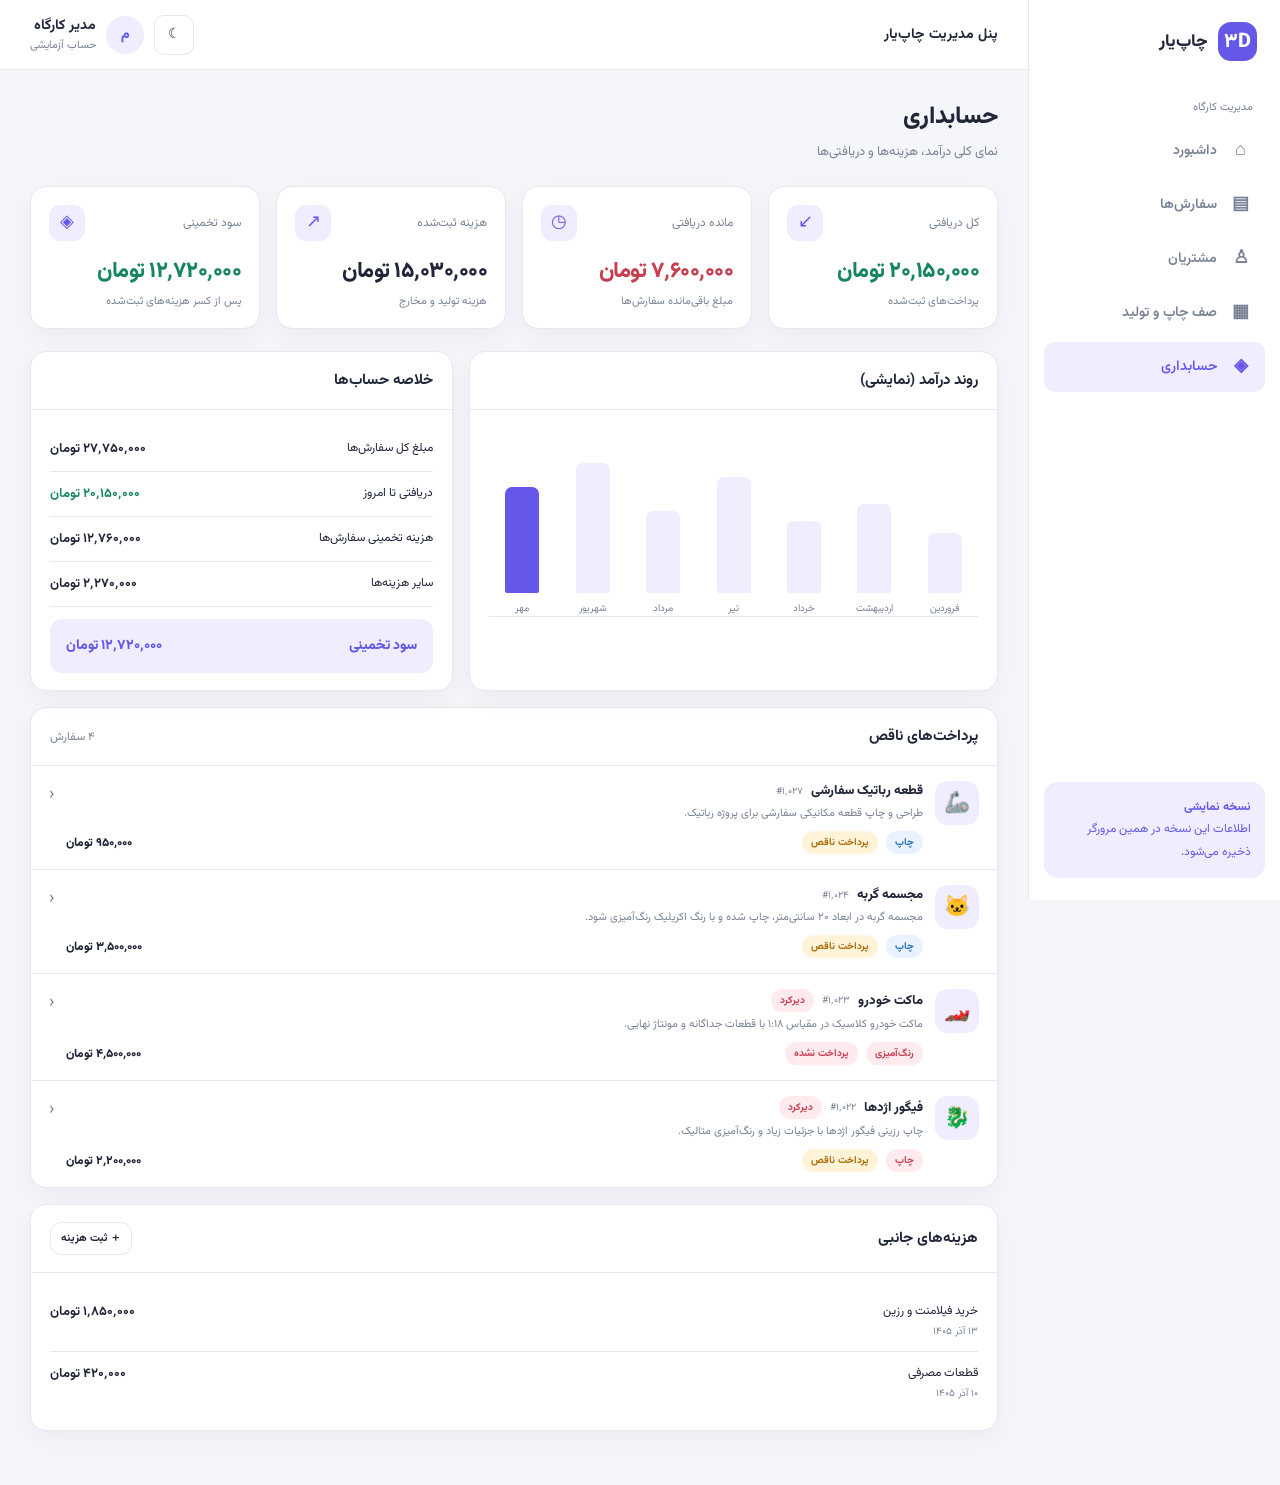
==== accounting.html @ de1195c4 "AAAA" ====
<!doctype html>
<html lang="fa" dir="rtl">
<head>
<meta charset="utf-8">
<meta name="viewport" content="width=device-width, initial-scale=1, viewport-fit=cover">
<meta name="theme-color" content="#6558e8">
<title>حسابداری | چاپ‌یار</title>
<link rel="stylesheet" href="styles.css">
<script>try{document.documentElement.dataset.theme=localStorage.getItem('printyar-theme')||'light'}catch(e){}</script>
</head>
<body data-page="accounting">
<div id="app"><div style="padding:30px;font-family:Tahoma">در حال بارگذاری…</div></div>
<script src="app.js"></script>
</body>
</html>
---- styles.css ----
@import url('https://fonts.googleapis.com/css2?family=Vazirmatn:wght@400;500;600;700;800&display=swap');
:root{color-scheme:light;--bg:#f5f6fa;--panel:#fff;--ink:#202638;--muted:#788294;--line:#e5e8ef;--primary:#6558e8;--primary-soft:#efedff;--green:#16865e;--green-soft:#e5f7ef;--red:#c83e50;--red-soft:#ffebee;--amber:#a96c08;--amber-soft:#fff3d8;--blue:#2473b8;--blue-soft:#e8f3ff;--shadow:0 8px 24px rgba(25,32,60,.045)}
:root[data-theme="dark"]{color-scheme:dark;--bg:#11141c;--panel:#1b202b;--ink:#edf0f7;--muted:#a0a9ba;--line:#303747;--primary:#a49aff;--primary-soft:#302c4d;--green:#6dd7a9;--green-soft:#203c32;--red:#ff8794;--red-soft:#42252c;--amber:#f3c36d;--amber-soft:#403522;--blue:#84c4ff;--blue-soft:#20364b;--shadow:0 8px 24px rgba(0,0,0,.18)}
*{box-sizing:border-box}html{scroll-behavior:smooth}body{margin:0;background:var(--bg);color:var(--ink);font-family:Vazirmatn,Tahoma,sans-serif;font-size:14px;transition:background .2s,color .2s}button,input,select,textarea{font:inherit}button,a{cursor:pointer}a{color:inherit;text-decoration:none}button{color:inherit}.layout{min-height:100vh}.sidebar{width:252px;background:var(--panel);border-left:1px solid var(--line);padding:22px 15px;position:fixed;right:0;top:0;bottom:0;z-index:30;display:flex;flex-direction:column;transition:transform .2s}.brand{display:flex;align-items:center;gap:10px;padding:0 8px 24px;font-weight:800;font-size:17px}.brand-mark{height:39px;width:39px;border-radius:13px;background:var(--primary);color:#fff;display:grid;place-items:center;font-size:20px}.nav-label{color:var(--muted);font-size:11px;padding:14px 12px 8px}.nav-link{display:flex;align-items:center;gap:12px;padding:11px 13px;border-radius:11px;color:var(--muted);margin:2px 0;font-weight:600}.nav-link:hover,.nav-link.active{background:var(--primary-soft);color:var(--primary)}.nav-ico{width:23px;text-align:center;font-size:18px}.side-bottom{margin-top:auto;background:var(--primary-soft);border-radius:14px;padding:14px;color:var(--primary);font-size:12px;line-height:1.9}.main{margin-right:252px;min-width:0}.topbar{height:70px;background:var(--panel);border-bottom:1px solid var(--line);display:flex;align-items:center;justify-content:space-between;padding:0 30px;position:sticky;top:0;z-index:20}.top-actions{display:flex;align-items:center;gap:10px}.profile{display:flex;align-items:center;gap:10px}.avatar{width:38px;height:38px;border-radius:50%;display:grid;place-items:center;background:var(--primary-soft);color:var(--primary);font-weight:800}.profile small{display:block;color:var(--muted);font-size:11px}.icon-button,.mobile-menu{border:1px solid var(--line);background:var(--panel);border-radius:10px;width:40px;height:40px;display:grid;place-items:center}.mobile-menu{display:none}.content{max-width:1300px;margin:auto;padding:28px 30px 54px}.page-head{display:flex;justify-content:space-between;align-items:flex-start;gap:16px;margin-bottom:24px}.page-head h1{font-size:24px;margin:0 0 6px;font-weight:800}.page-head p{margin:0;color:var(--muted);font-size:13px}.btn{border:0;border-radius:11px;padding:11px 16px;display:inline-flex;align-items:center;justify-content:center;gap:8px;font-weight:700;font-size:13px;white-space:nowrap}.btn-primary{background:var(--primary);color:#fff;box-shadow:0 5px 14px #625cf02b}.btn-light{background:var(--panel);border:1px solid var(--line);color:var(--ink)}.btn-danger{background:var(--red-soft);color:var(--red)}.btn-small{padding:7px 10px;font-size:11px}.grid{display:grid;gap:16px}.stats{grid-template-columns:repeat(4,minmax(0,1fr));margin-bottom:22px}.card,.stat-card{background:var(--panel);border:1px solid var(--line);border-radius:16px;box-shadow:var(--shadow);min-width:0}.stat-card{padding:18px}.stat-top{display:flex;align-items:center;justify-content:space-between;color:var(--muted);font-size:12px;gap:8px}.stat-icon{width:36px;height:36px;border-radius:11px;background:var(--primary-soft);color:var(--primary);display:grid;place-items:center;font-size:18px;flex-shrink:0}.stat-value{font-size:22px;font-weight:800;margin:13px 0 4px;letter-spacing:-.5px;overflow-wrap:anywhere}.stat-foot{font-size:11px;color:var(--muted)}.positive{color:var(--green)}.negative{color:var(--red)}.two-col{grid-template-columns:minmax(0,1.25fr) minmax(290px,1fr)}.section-stack{display:grid;gap:16px}.card-head{display:flex;align-items:center;justify-content:space-between;padding:17px 19px;border-bottom:1px solid var(--line);gap:10px}.card-head h2{font-size:15px;margin:0}.card-head small{color:var(--muted)}.card-body{padding:17px 19px}.link{color:var(--primary);font-weight:700;font-size:12px}.badge{display:inline-flex;align-items:center;gap:5px;padding:4px 9px;border-radius:30px;font-size:10px;font-weight:700;white-space:nowrap}.badge.red{color:var(--red);background:var(--red-soft)}.badge.green{color:var(--green);background:var(--green-soft)}.badge.amber{color:var(--amber);background:var(--amber-soft)}.badge.blue{color:var(--blue);background:var(--blue-soft)}.badge.gray{color:var(--muted);background:var(--line)}.order-list{display:grid}.order-item{padding:15px 18px;border-bottom:1px solid var(--line);display:flex;gap:12px;align-items:flex-start;cursor:pointer;transition:background .15s}.order-item:last-child{border-bottom:0}.order-item:hover{background:var(--primary-soft)}.order-thumb{width:44px;height:44px;border-radius:13px;background:var(--primary-soft);display:grid;place-items:center;font-size:21px;flex-shrink:0}.order-main{min-width:0;flex:1}.order-title-line{display:flex;align-items:center;gap:8px;flex-wrap:wrap}.order-title{font-weight:800;font-size:13px}.order-desc{font-size:11px;color:var(--muted);margin-top:4px;overflow:hidden;text-overflow:ellipsis;white-space:nowrap;max-width:100%}.order-meta{display:flex;align-items:center;gap:8px;flex-wrap:wrap;margin-top:9px}.order-price{font-weight:800;font-size:12px;margin-right:auto;white-space:nowrap}.order-side{display:flex;align-items:center;gap:8px;flex-shrink:0}.arrow{color:var(--muted);font-size:18px}.list-toggle{border:0;background:transparent;display:flex;align-items:center;gap:9px;padding:0;text-align:right;font-weight:800}.list-toggle .count{font-size:11px;color:var(--muted);font-weight:600}.chevron{transition:transform .2s;display:inline-block}.list-toggle[aria-expanded="true"] .chevron{transform:rotate(180deg)}.list-content.collapsed{display:none}.list-content{border-top:1px solid var(--line)}.toolbar{display:flex;align-items:center;gap:10px;flex-wrap:wrap;margin-bottom:18px}.search{flex:1;min-width:180px}.search input{width:100%;border:1px solid var(--line);border-radius:11px;background:var(--panel);color:var(--ink);padding:11px 13px;outline:none}.toolbar select,.field input,.field select,.field textarea{border:1px solid var(--line);border-radius:10px;padding:10px 12px;background:var(--panel);color:var(--ink);outline:none;width:100%}.toolbar select{width:auto;min-width:140px}.progress{height:6px;background:var(--line);border-radius:20px;overflow:hidden;min-width:75px}.progress span{display:block;height:100%;border-radius:20px;background:var(--primary)}.quick-list{display:grid}.quick-item{display:flex;align-items:center;gap:12px;padding:13px 0;border-bottom:1px solid var(--line)}.quick-item:last-child{border-bottom:0}.thumb{width:42px;height:42px;border-radius:12px;background:var(--primary-soft);display:grid;place-items:center;font-size:20px;flex-shrink:0}.quick-info{flex:1;min-width:0}.quick-info strong{font-size:12px;display:block}.quick-info small{color:var(--muted);font-size:11px}.quick-side{text-align:left;font-size:11px;font-weight:700}.queue-row{display:grid;grid-template-columns:32px minmax(120px,1.5fr) minmax(90px,1fr) auto;align-items:center;gap:12px;padding:14px 18px;border-top:1px solid var(--line)}.queue-number{width:30px;height:30px;border-radius:9px;background:var(--primary-soft);color:var(--primary);display:grid;place-items:center;font-weight:800}.queue-name{font-weight:700}.queue-meta{color:var(--muted);font-size:11px}.customer-avatar{width:42px;height:42px;border-radius:13px;background:var(--blue-soft);color:var(--blue);display:grid;place-items:center;font-weight:800;flex-shrink:0}.customer-cell{display:flex;align-items:center;gap:10px}.customer-row{display:flex;align-items:center;gap:12px;padding:14px 18px;border-bottom:1px solid var(--line);cursor:pointer}.customer-row:last-child{border-bottom:0}.customer-row:hover{background:var(--primary-soft)}.customer-main{flex:1;min-width:0}.customer-main strong{display:block;font-size:13px}.customer-main small{color:var(--muted);font-size:11px}.detail-layout{grid-template-columns:minmax(0,1.5fr) minmax(280px,1fr)}.info-grid{display:grid;grid-template-columns:1fr 1fr;gap:12px}.info-box{padding:13px;background:var(--bg);border-radius:11px;min-width:0}.info-box small{display:block;color:var(--muted);font-size:11px;margin-bottom:4px}.info-box strong{font-size:13px;overflow-wrap:anywhere}.description{line-height:2;color:var(--muted)}.pipeline{display:grid;gap:0}.stage{display:flex;gap:12px;position:relative;padding-bottom:19px}.stage:not(:last-child):after{content:'';position:absolute;right:14px;top:30px;height:calc(100% - 18px);width:2px;background:var(--line)}.stage.done:after{background:var(--green)}.stage-dot{z-index:1;flex-shrink:0;width:30px;height:30px;border-radius:50%;background:var(--line);color:var(--muted);display:grid;place-items:center;font-size:12px}.stage.done .stage-dot{background:var(--green);color:#fff}.stage.current .stage-dot{background:var(--primary);color:#fff;box-shadow:0 0 0 4px var(--primary-soft)}.stage strong{font-size:12px}.stage small{display:block;color:var(--muted);font-size:11px;margin-top:3px;line-height:1.8}.stage.current small{color:var(--primary)}.field-grid{display:grid;grid-template-columns:1fr 1fr;gap:14px}.field{display:grid;gap:6px;min-width:0}.field label{font-size:12px;font-weight:700}.field.full{grid-column:1/-1}.field textarea{min-height:90px;resize:vertical}.form-actions{display:flex;gap:10px;justify-content:flex-start;margin-top:20px;flex-wrap:wrap}.money-row{display:flex;justify-content:space-between;gap:12px;padding:12px 0;border-bottom:1px solid var(--line);font-size:12px}.money-row:last-child{border:0}.money-row strong{font-size:13px}.money-total{background:var(--primary-soft);padding:16px;border-radius:12px;margin-top:12px;display:flex;justify-content:space-between;gap:12px;font-weight:800;color:var(--primary)}.chart{height:190px;display:flex;align-items:flex-end;gap:12px;padding:18px 4px 0;border-bottom:1px solid var(--line)}.bar-col{flex:1;height:100%;display:flex;flex-direction:column;justify-content:flex-end;align-items:center;gap:8px}.bar{width:min(34px,70%);background:var(--primary-soft);border-radius:7px 7px 2px 2px;min-height:8px}.bar.current{background:var(--primary)}.bar-label{font-size:10px;color:var(--muted)}.modal-backdrop{display:none;position:fixed;inset:0;background:#101522aa;z-index:100;align-items:flex-end;justify-content:center;padding:18px}.modal-backdrop.show{display:flex}.modal{width:min(650px,100%);max-height:92vh;overflow:auto;background:var(--panel);border:1px solid var(--line);border-radius:18px;box-shadow:0 25px 70px #10132833}.modal-head{display:flex;justify-content:space-between;align-items:center;gap:12px;padding:18px 20px;border-bottom:1px solid var(--line);position:sticky;top:0;background:var(--panel);z-index:2}.modal-head h2{margin:0;font-size:16px}.modal-content{padding:20px}.close-modal{border:0;background:var(--bg);border-radius:9px;width:36px;height:36px;font-size:20px}.toast{position:fixed;bottom:24px;left:24px;background:var(--ink);color:var(--panel);padding:12px 18px;border-radius:12px;box-shadow:var(--shadow);z-index:200;display:none;max-width:calc(100vw - 32px)}.toast.show{display:block}.empty{text-align:center;padding:28px 15px;color:var(--muted);font-size:12px}.muted{color:var(--muted)}.mobile-overlay{display:none}
@media(min-width:761px){.modal-backdrop{align-items:center}}
@media(max-width:1100px){.stats{grid-template-columns:repeat(2,minmax(0,1fr))}.two-col,.detail-layout{grid-template-columns:1fr}.content{padding:24px 20px 40px}}
@media(max-width:760px){.sidebar{transform:translateX(110%);width:270px;box-shadow:0 0 0 100vmax #14192a66}.sidebar.open{transform:translateX(0)}.main{margin-right:0}.topbar{padding:0 13px;height:62px}.mobile-menu{display:grid}.profile .profile-text{display:none}.content{padding:19px 12px 34px}.page-head h1{font-size:21px}.page-head{align-items:center;margin-bottom:18px}.stats{gap:10px}.stat-card{padding:13px}.stat-value{font-size:18px}.stat-top{font-size:11px}.card-head,.card-body{padding:14px}.order-item{padding:13px 12px;gap:9px}.order-thumb{width:38px;height:38px;font-size:18px}.order-title{font-size:12px}.order-desc{max-width:calc(100vw - 100px)}.order-meta{gap:6px}.order-price{font-size:11px}.queue-row{grid-template-columns:30px 1fr auto;gap:9px}.queue-hide{display:none}.field-grid{grid-template-columns:1fr}.field.full{grid-column:auto}.info-grid{grid-template-columns:1fr 1fr}.modal-backdrop{padding:0;align-items:flex-end}.modal{border-radius:20px 20px 0 0;max-height:94dvh;width:100%;border-bottom:0}.modal-content{padding:16px}.modal-head{padding:15px 16px}.side-bottom{display:none}.toolbar select{flex:1;min-width:120px}.toolbar .search{min-width:100%}.page-head .btn{padding:10px 12px;font-size:12px}}
@media(max-width:390px){.stats{grid-template-columns:1fr 1fr}.stat-value{font-size:16px}.stat-top{font-size:10px}.info-grid{grid-template-columns:1fr}.page-head .btn{padding:9px;font-size:11px}.order-meta .badge{font-size:9px;padding:4px 7px}.top-actions{gap:6px}}
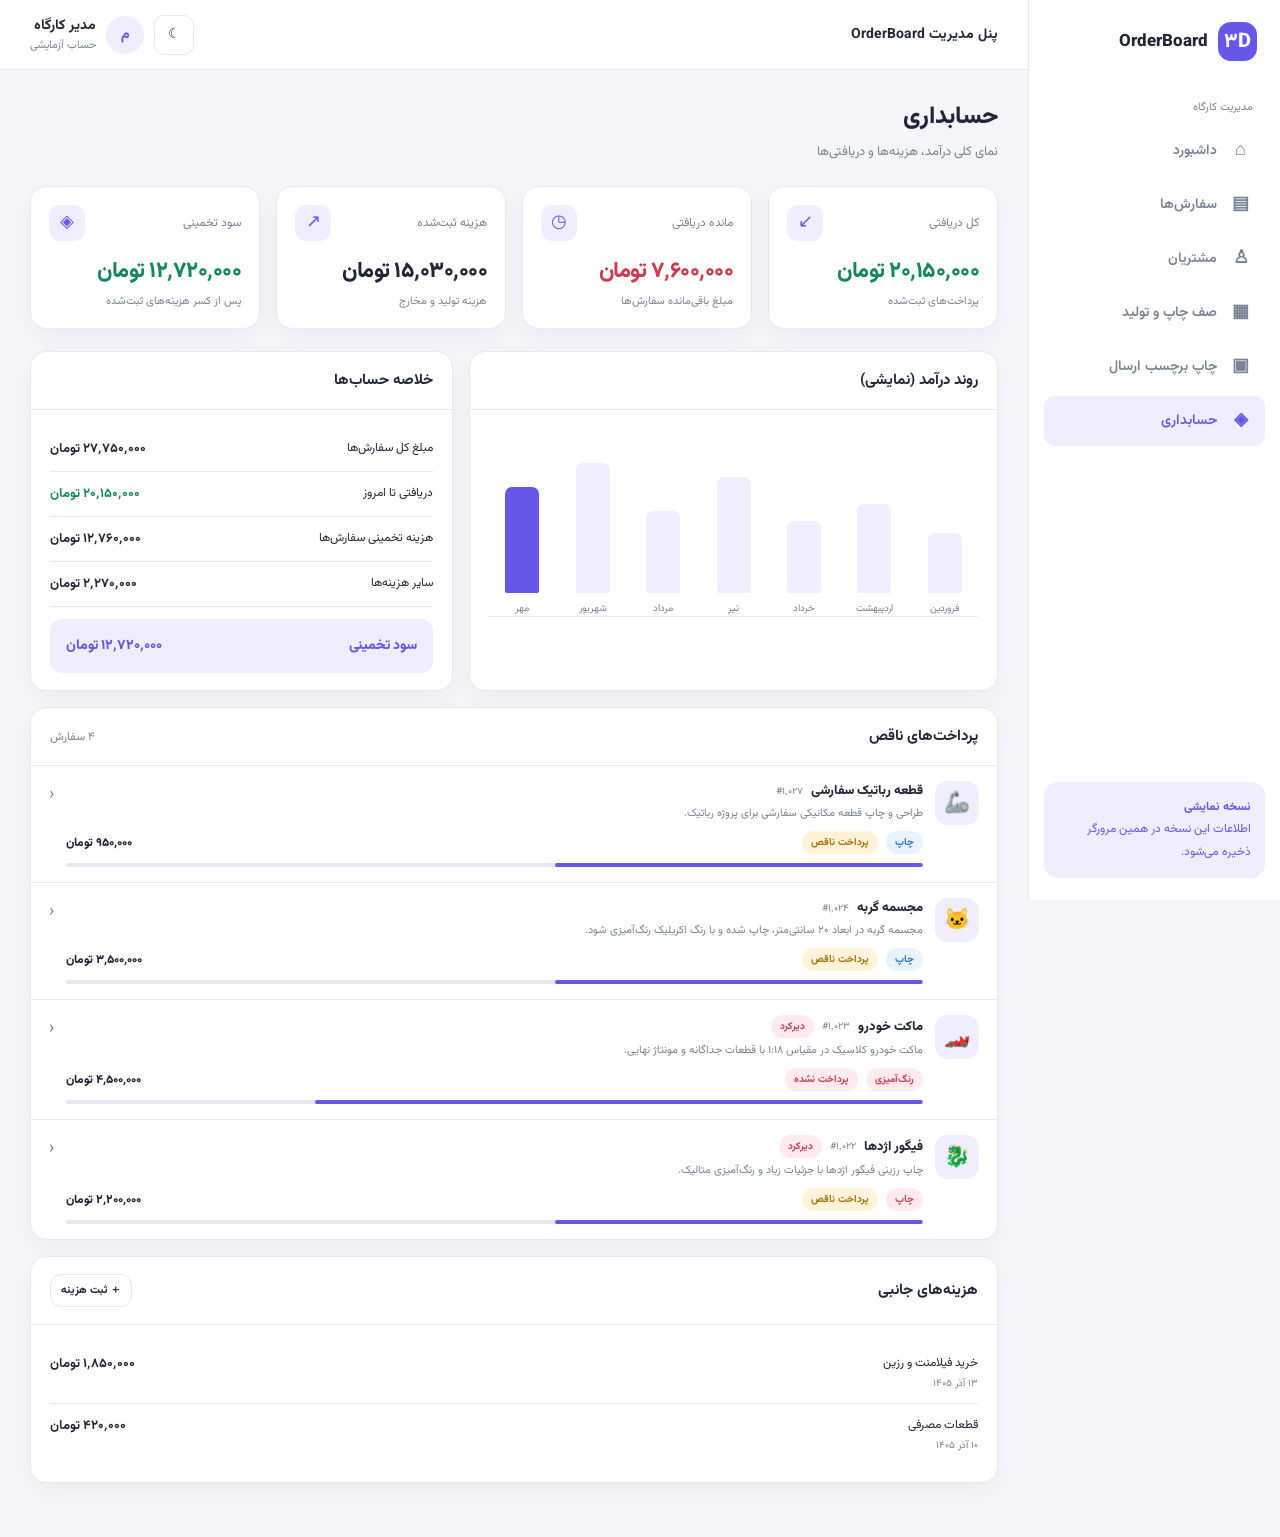
==== commit da70fd68: "bagh baghoo" ====
--- a/accounting.html
+++ b/accounting.html
@@ -4,7 +4,7 @@
 <meta charset="utf-8">
 <meta name="viewport" content="width=device-width, initial-scale=1, viewport-fit=cover">
 <meta name="theme-color" content="#6558e8">
-<title>حسابداری | چاپ‌یار</title>
+<title>حسابداری | OrderBoard</title>
 <link rel="stylesheet" href="styles.css">
 <script>try{document.documentElement.dataset.theme=localStorage.getItem('printyar-theme')||'light'}catch(e){}</script>
 </head>
--- a/styles.css
+++ b/styles.css
@@ -4,5 +4,65 @@
 *{box-sizing:border-box}html{scroll-behavior:smooth}body{margin:0;background:var(--bg);color:var(--ink);font-family:Vazirmatn,Tahoma,sans-serif;font-size:14px;transition:background .2s,color .2s}button,input,select,textarea{font:inherit}button,a{cursor:pointer}a{color:inherit;text-decoration:none}button{color:inherit}.layout{min-height:100vh}.sidebar{width:252px;background:var(--panel);border-left:1px solid var(--line);padding:22px 15px;position:fixed;right:0;top:0;bottom:0;z-index:30;display:flex;flex-direction:column;transition:transform .2s}.brand{display:flex;align-items:center;gap:10px;padding:0 8px 24px;font-weight:800;font-size:17px}.brand-mark{height:39px;width:39px;border-radius:13px;background:var(--primary);color:#fff;display:grid;place-items:center;font-size:20px}.nav-label{color:var(--muted);font-size:11px;padding:14px 12px 8px}.nav-link{display:flex;align-items:center;gap:12px;padding:11px 13px;border-radius:11px;color:var(--muted);margin:2px 0;font-weight:600}.nav-link:hover,.nav-link.active{background:var(--primary-soft);color:var(--primary)}.nav-ico{width:23px;text-align:center;font-size:18px}.side-bottom{margin-top:auto;background:var(--primary-soft);border-radius:14px;padding:14px;color:var(--primary);font-size:12px;line-height:1.9}.main{margin-right:252px;min-width:0}.topbar{height:70px;background:var(--panel);border-bottom:1px solid var(--line);display:flex;align-items:center;justify-content:space-between;padding:0 30px;position:sticky;top:0;z-index:20}.top-actions{display:flex;align-items:center;gap:10px}.profile{display:flex;align-items:center;gap:10px}.avatar{width:38px;height:38px;border-radius:50%;display:grid;place-items:center;background:var(--primary-soft);color:var(--primary);font-weight:800}.profile small{display:block;color:var(--muted);font-size:11px}.icon-button,.mobile-menu{border:1px solid var(--line);background:var(--panel);border-radius:10px;width:40px;height:40px;display:grid;place-items:center}.mobile-menu{display:none}.content{max-width:1300px;margin:auto;padding:28px 30px 54px}.page-head{display:flex;justify-content:space-between;align-items:flex-start;gap:16px;margin-bottom:24px}.page-head h1{font-size:24px;margin:0 0 6px;font-weight:800}.page-head p{margin:0;color:var(--muted);font-size:13px}.btn{border:0;border-radius:11px;padding:11px 16px;display:inline-flex;align-items:center;justify-content:center;gap:8px;font-weight:700;font-size:13px;white-space:nowrap}.btn-primary{background:var(--primary);color:#fff;box-shadow:0 5px 14px #625cf02b}.btn-light{background:var(--panel);border:1px solid var(--line);color:var(--ink)}.btn-danger{background:var(--red-soft);color:var(--red)}.btn-small{padding:7px 10px;font-size:11px}.grid{display:grid;gap:16px}.stats{grid-template-columns:repeat(4,minmax(0,1fr));margin-bottom:22px}.card,.stat-card{background:var(--panel);border:1px solid var(--line);border-radius:16px;box-shadow:var(--shadow);min-width:0}.stat-card{padding:18px}.stat-top{display:flex;align-items:center;justify-content:space-between;color:var(--muted);font-size:12px;gap:8px}.stat-icon{width:36px;height:36px;border-radius:11px;background:var(--primary-soft);color:var(--primary);display:grid;place-items:center;font-size:18px;flex-shrink:0}.stat-value{font-size:22px;font-weight:800;margin:13px 0 4px;letter-spacing:-.5px;overflow-wrap:anywhere}.stat-foot{font-size:11px;color:var(--muted)}.positive{color:var(--green)}.negative{color:var(--red)}.two-col{grid-template-columns:minmax(0,1.25fr) minmax(290px,1fr)}.section-stack{display:grid;gap:16px}.card-head{display:flex;align-items:center;justify-content:space-between;padding:17px 19px;border-bottom:1px solid var(--line);gap:10px}.card-head h2{font-size:15px;margin:0}.card-head small{color:var(--muted)}.card-body{padding:17px 19px}.link{color:var(--primary);font-weight:700;font-size:12px}.badge{display:inline-flex;align-items:center;gap:5px;padding:4px 9px;border-radius:30px;font-size:10px;font-weight:700;white-space:nowrap}.badge.red{color:var(--red);background:var(--red-soft)}.badge.green{color:var(--green);background:var(--green-soft)}.badge.amber{color:var(--amber);background:var(--amber-soft)}.badge.blue{color:var(--blue);background:var(--blue-soft)}.badge.gray{color:var(--muted);background:var(--line)}.order-list{display:grid}.order-item{padding:15px 18px;border-bottom:1px solid var(--line);display:flex;gap:12px;align-items:flex-start;cursor:pointer;transition:background .15s}.order-item:last-child{border-bottom:0}.order-item:hover{background:var(--primary-soft)}.order-thumb{width:44px;height:44px;border-radius:13px;background:var(--primary-soft);display:grid;place-items:center;font-size:21px;flex-shrink:0}.order-main{min-width:0;flex:1}.order-title-line{display:flex;align-items:center;gap:8px;flex-wrap:wrap}.order-title{font-weight:800;font-size:13px}.order-desc{font-size:11px;color:var(--muted);margin-top:4px;overflow:hidden;text-overflow:ellipsis;white-space:nowrap;max-width:100%}.order-meta{display:flex;align-items:center;gap:8px;flex-wrap:wrap;margin-top:9px}.order-price{font-weight:800;font-size:12px;margin-right:auto;white-space:nowrap}.order-side{display:flex;align-items:center;gap:8px;flex-shrink:0}.arrow{color:var(--muted);font-size:18px}.list-toggle{border:0;background:transparent;display:flex;align-items:center;gap:9px;padding:0;text-align:right;font-weight:800}.list-toggle .count{font-size:11px;color:var(--muted);font-weight:600}.chevron{transition:transform .2s;display:inline-block}.list-toggle[aria-expanded="true"] .chevron{transform:rotate(180deg)}.list-content.collapsed{display:none}.list-content{border-top:1px solid var(--line)}.toolbar{display:flex;align-items:center;gap:10px;flex-wrap:wrap;margin-bottom:18px}.search{flex:1;min-width:180px}.search input{width:100%;border:1px solid var(--line);border-radius:11px;background:var(--panel);color:var(--ink);padding:11px 13px;outline:none}.toolbar select,.field input,.field select,.field textarea{border:1px solid var(--line);border-radius:10px;padding:10px 12px;background:var(--panel);color:var(--ink);outline:none;width:100%}.toolbar select{width:auto;min-width:140px}.progress{height:6px;background:var(--line);border-radius:20px;overflow:hidden;min-width:75px}.progress span{display:block;height:100%;border-radius:20px;background:var(--primary)}.quick-list{display:grid}.quick-item{display:flex;align-items:center;gap:12px;padding:13px 0;border-bottom:1px solid var(--line)}.quick-item:last-child{border-bottom:0}.thumb{width:42px;height:42px;border-radius:12px;background:var(--primary-soft);display:grid;place-items:center;font-size:20px;flex-shrink:0}.quick-info{flex:1;min-width:0}.quick-info strong{font-size:12px;display:block}.quick-info small{color:var(--muted);font-size:11px}.quick-side{text-align:left;font-size:11px;font-weight:700}.queue-row{display:grid;grid-template-columns:32px minmax(120px,1.5fr) minmax(90px,1fr) auto;align-items:center;gap:12px;padding:14px 18px;border-top:1px solid var(--line)}.queue-number{width:30px;height:30px;border-radius:9px;background:var(--primary-soft);color:var(--primary);display:grid;place-items:center;font-weight:800}.queue-name{font-weight:700}.queue-meta{color:var(--muted);font-size:11px}.customer-avatar{width:42px;height:42px;border-radius:13px;background:var(--blue-soft);color:var(--blue);display:grid;place-items:center;font-weight:800;flex-shrink:0}.customer-cell{display:flex;align-items:center;gap:10px}.customer-row{display:flex;align-items:center;gap:12px;padding:14px 18px;border-bottom:1px solid var(--line);cursor:pointer}.customer-row:last-child{border-bottom:0}.customer-row:hover{background:var(--primary-soft)}.customer-main{flex:1;min-width:0}.customer-main strong{display:block;font-size:13px}.customer-main small{color:var(--muted);font-size:11px}.detail-layout{grid-template-columns:minmax(0,1.5fr) minmax(280px,1fr)}.info-grid{display:grid;grid-template-columns:1fr 1fr;gap:12px}.info-box{padding:13px;background:var(--bg);border-radius:11px;min-width:0}.info-box small{display:block;color:var(--muted);font-size:11px;margin-bottom:4px}.info-box strong{font-size:13px;overflow-wrap:anywhere}.description{line-height:2;color:var(--muted)}.pipeline{display:grid;gap:0}.stage{display:flex;gap:12px;position:relative;padding-bottom:19px}.stage:not(:last-child):after{content:'';position:absolute;right:14px;top:30px;height:calc(100% - 18px);width:2px;background:var(--line)}.stage.done:after{background:var(--green)}.stage-dot{z-index:1;flex-shrink:0;width:30px;height:30px;border-radius:50%;background:var(--line);color:var(--muted);display:grid;place-items:center;font-size:12px}.stage.done .stage-dot{background:var(--green);color:#fff}.stage.current .stage-dot{background:var(--primary);color:#fff;box-shadow:0 0 0 4px var(--primary-soft)}.stage strong{font-size:12px}.stage small{display:block;color:var(--muted);font-size:11px;margin-top:3px;line-height:1.8}.stage.current small{color:var(--primary)}.field-grid{display:grid;grid-template-columns:1fr 1fr;gap:14px}.field{display:grid;gap:6px;min-width:0}.field label{font-size:12px;font-weight:700}.field.full{grid-column:1/-1}.field textarea{min-height:90px;resize:vertical}.form-actions{display:flex;gap:10px;justify-content:flex-start;margin-top:20px;flex-wrap:wrap}.money-row{display:flex;justify-content:space-between;gap:12px;padding:12px 0;border-bottom:1px solid var(--line);font-size:12px}.money-row:last-child{border:0}.money-row strong{font-size:13px}.money-total{background:var(--primary-soft);padding:16px;border-radius:12px;margin-top:12px;display:flex;justify-content:space-between;gap:12px;font-weight:800;color:var(--primary)}.chart{height:190px;display:flex;align-items:flex-end;gap:12px;padding:18px 4px 0;border-bottom:1px solid var(--line)}.bar-col{flex:1;height:100%;display:flex;flex-direction:column;justify-content:flex-end;align-items:center;gap:8px}.bar{width:min(34px,70%);background:var(--primary-soft);border-radius:7px 7px 2px 2px;min-height:8px}.bar.current{background:var(--primary)}.bar-label{font-size:10px;color:var(--muted)}.modal-backdrop{display:none;position:fixed;inset:0;background:#101522aa;z-index:100;align-items:flex-end;justify-content:center;padding:18px}.modal-backdrop.show{display:flex}.modal{width:min(650px,100%);max-height:92vh;overflow:auto;background:var(--panel);border:1px solid var(--line);border-radius:18px;box-shadow:0 25px 70px #10132833}.modal-head{display:flex;justify-content:space-between;align-items:center;gap:12px;padding:18px 20px;border-bottom:1px solid var(--line);position:sticky;top:0;background:var(--panel);z-index:2}.modal-head h2{margin:0;font-size:16px}.modal-content{padding:20px}.close-modal{border:0;background:var(--bg);border-radius:9px;width:36px;height:36px;font-size:20px}.toast{position:fixed;bottom:24px;left:24px;background:var(--ink);color:var(--panel);padding:12px 18px;border-radius:12px;box-shadow:var(--shadow);z-index:200;display:none;max-width:calc(100vw - 32px)}.toast.show{display:block}.empty{text-align:center;padding:28px 15px;color:var(--muted);font-size:12px}.muted{color:var(--muted)}.mobile-overlay{display:none}
 @media(min-width:761px){.modal-backdrop{align-items:center}}
 @media(max-width:1100px){.stats{grid-template-columns:repeat(2,minmax(0,1fr))}.two-col,.detail-layout{grid-template-columns:1fr}.content{padding:24px 20px 40px}}
-@media(max-width:760px){.sidebar{transform:translateX(110%);width:270px;box-shadow:0 0 0 100vmax #14192a66}.sidebar.open{transform:translateX(0)}.main{margin-right:0}.topbar{padding:0 13px;height:62px}.mobile-menu{display:grid}.profile .profile-text{display:none}.content{padding:19px 12px 34px}.page-head h1{font-size:21px}.page-head{align-items:center;margin-bottom:18px}.stats{gap:10px}.stat-card{padding:13px}.stat-value{font-size:18px}.stat-top{font-size:11px}.card-head,.card-body{padding:14px}.order-item{padding:13px 12px;gap:9px}.order-thumb{width:38px;height:38px;font-size:18px}.order-title{font-size:12px}.order-desc{max-width:calc(100vw - 100px)}.order-meta{gap:6px}.order-price{font-size:11px}.queue-row{grid-template-columns:30px 1fr auto;gap:9px}.queue-hide{display:none}.field-grid{grid-template-columns:1fr}.field.full{grid-column:auto}.info-grid{grid-template-columns:1fr 1fr}.modal-backdrop{padding:0;align-items:flex-end}.modal{border-radius:20px 20px 0 0;max-height:94dvh;width:100%;border-bottom:0}.modal-content{padding:16px}.modal-head{padding:15px 16px}.side-bottom{display:none}.toolbar select{flex:1;min-width:120px}.toolbar .search{min-width:100%}.page-head .btn{padding:10px 12px;font-size:12px}}
+@media(max-width:760px){.sidebar{transform:translateX(110%);width:270px;box-shadow:none}.sidebar.open{transform:translateX(0)}.main{margin-right:0}.topbar{padding:0 13px;height:62px}.mobile-menu{display:grid}.profile .profile-text{display:none}.content{padding:19px 12px 34px}.page-head h1{font-size:21px}.page-head{align-items:center;margin-bottom:18px}.stats{gap:10px}.stat-card{padding:13px}.stat-value{font-size:18px}.stat-top{font-size:11px}.card-head,.card-body{padding:14px}.order-item{padding:13px 12px;gap:9px}.order-thumb{width:38px;height:38px;font-size:18px}.order-title{font-size:12px}.order-desc{max-width:calc(100vw - 100px)}.order-meta{gap:6px}.order-price{font-size:11px}.queue-row{grid-template-columns:30px 1fr auto;gap:9px}.queue-hide{display:none}.field-grid{grid-template-columns:1fr}.field.full{grid-column:auto}.info-grid{grid-template-columns:1fr 1fr}.modal-backdrop{padding:0;align-items:flex-end}.modal{border-radius:20px 20px 0 0;max-height:94dvh;width:100%;border-bottom:0}.modal-content{padding:16px}.modal-head{padding:15px 16px}.side-bottom{display:none}.toolbar select{flex:1;min-width:120px}.toolbar .search{min-width:100%}.page-head .btn{padding:10px 12px;font-size:12px}}
 @media(max-width:390px){.stats{grid-template-columns:1fr 1fr}.stat-value{font-size:16px}.stat-top{font-size:10px}.info-grid{grid-template-columns:1fr}.page-head .btn{padding:9px;font-size:11px}.order-meta .badge{font-size:9px;padding:4px 7px}.top-actions{gap:6px}}
+
+/* OrderBoard updates */
+.order-progress{height:4px;min-width:0;width:100%;margin-top:9px;background:var(--line)}
+.order-progress span{background:var(--primary)}
+.sidebar.open{box-shadow:0 0 0 100vmax #14192a66}
+.shipping-layout{grid-template-columns:minmax(280px,.85fr) minmax(0,1.15fr);margin-bottom:16px;align-items:start}
+.label-picker{max-height:420px;overflow:auto;border:1px solid var(--line);border-radius:12px}
+.label-order-choice{display:flex;align-items:center;gap:10px;padding:11px 12px;border-bottom:1px solid var(--line);cursor:pointer}
+.label-order-choice:last-child{border-bottom:0}
+.label-order-choice:hover{background:var(--primary-soft)}
+.label-order-choice input{width:17px;height:17px;accent-color:var(--primary);flex-shrink:0}
+.label-order-main{min-width:0;flex:1}
+.label-order-main strong,.label-order-main small{display:block}
+.label-order-main strong{font-size:12px}
+.label-order-main small{font-size:10px;color:var(--muted);margin-top:3px}
+.label-order-price{font-size:10px;font-weight:700;white-space:nowrap}
+.preview-section .card-body{background:var(--bg)}
+.a4-preview{display:grid;gap:24px;justify-items:center}
+.a4-page{width:min(100%,680px);aspect-ratio:210/297;background:#fff;color:#172033;box-shadow:0 3px 18px #10152222;border:1px solid #dfe3eb;padding:3.5%;display:flex;flex-direction:column;gap:2%;font-family:Vazirmatn,Tahoma,sans-serif;overflow:hidden}
+.a4-page-top,.a4-page-bottom{display:flex;justify-content:space-between;align-items:center;color:#788294;font-size:clamp(7px,.95vw,10px);flex-shrink:0}
+.a4-page-top{border-bottom:1px solid #e5e7eb;padding-bottom:1.2%}
+.a4-page-bottom{border-top:1px solid #e5e7eb;padding-top:1.2%}
+.label-grid{display:grid;grid-template-columns:1fr 1fr;grid-template-rows:repeat(var(--rows),minmax(0,1fr));gap:2.5%;flex:1;min-height:0}
+.label-grid.per-2{--rows:1;grid-template-columns:1fr;grid-template-rows:repeat(2,minmax(0,1fr));gap:3%}
+.label-grid.per-4{--rows:2}
+.label-grid.per-6{--rows:3}
+.label-grid.per-8{--rows:4;gap:1.5%}
+.shipping-label{border:1.5px solid #454b57;border-radius:2px;display:flex;flex-direction:column;min-height:0;overflow:hidden;color:#172033;background:#fff;break-inside:avoid}
+.label-sender,.label-receiver{display:flex;flex-direction:column;gap:3px;padding:4% 5%;min-height:0;overflow:hidden}
+.label-sender{border-bottom:1.5px solid #454b57;flex:0 0 35%}
+.label-receiver{flex:1}
+.label-caption{font-size:clamp(7px,1vw,10px);color:#606a7a;font-weight:600}
+.shipping-label strong{font-size:clamp(9px,1.4vw,14px);line-height:1.55;overflow-wrap:anywhere}
+.shipping-label span{font-size:clamp(8px,1.1vw,11px);line-height:1.65;overflow-wrap:anywhere}
+.receiver-address{display:-webkit-box;-webkit-line-clamp:3;-webkit-box-orient:vertical;overflow:hidden}
+.label-blank{border:1px dashed #d8dce3}
+.preview-empty{background:#fff;border:1px dashed var(--line);border-radius:12px}
+@media(max-width:900px){.shipping-layout{grid-template-columns:1fr}.a4-page{width:100%}}
+@media(max-width:760px){.sidebar.open{box-shadow:0 0 0 100vmax #14192a66}.shipping-layout{gap:13px}.label-picker{max-height:350px}.a4-page{padding:3%;gap:1.6%}.label-grid{gap:1.5%}.label-sender,.label-receiver{padding:3% 4%;gap:2px}.shipping-label strong{font-size:clamp(8px,2vw,13px)}.shipping-label span{font-size:clamp(7px,1.7vw,10px)}.a4-page-top,.a4-page-bottom{font-size:8px}}
+@media print{
+ @page{size:A4 portrait;margin:0}
+ body{background:#fff!important;color:#000!important}
+ body *{visibility:hidden!important}
+ #a4Preview,#a4Preview *{visibility:visible!important}
+ #a4Preview{display:block!important;margin:0!important;padding:0!important;background:#fff!important}
+ .a4-page{width:210mm!important;height:297mm!important;aspect-ratio:auto!important;max-width:none!important;margin:0!important;padding:8mm!important;box-shadow:none!important;border:0!important;page-break-after:always;break-after:page;gap:4mm!important}
+ .a4-page:last-child{page-break-after:auto;break-after:auto}
+ .a4-page-top,.a4-page-bottom{font-size:8pt!important}
+ .label-grid{gap:4mm!important}
+ .label-grid.per-2{grid-template-columns:1fr!important;grid-template-rows:repeat(2,minmax(0,1fr))!important}
+ .label-grid.per-4{grid-template-columns:1fr 1fr!important;grid-template-rows:repeat(2,minmax(0,1fr))!important}
+ .label-grid.per-6{grid-template-columns:1fr 1fr!important;grid-template-rows:repeat(3,minmax(0,1fr))!important}
+ .label-grid.per-8{grid-template-columns:1fr 1fr!important;grid-template-rows:repeat(4,minmax(0,1fr))!important}
+ .shipping-label{border:1.5px solid #222!important;border-radius:0!important;color:#111!important}
+ .label-sender{border-bottom:1.5px solid #222!important}
+ .label-caption{font-size:8pt!important}
+ .shipping-label strong{font-size:11pt!important}
+ .shipping-label span{font-size:9pt!important}
+ .label-blank{border:1px dashed #ddd!important}
+}
